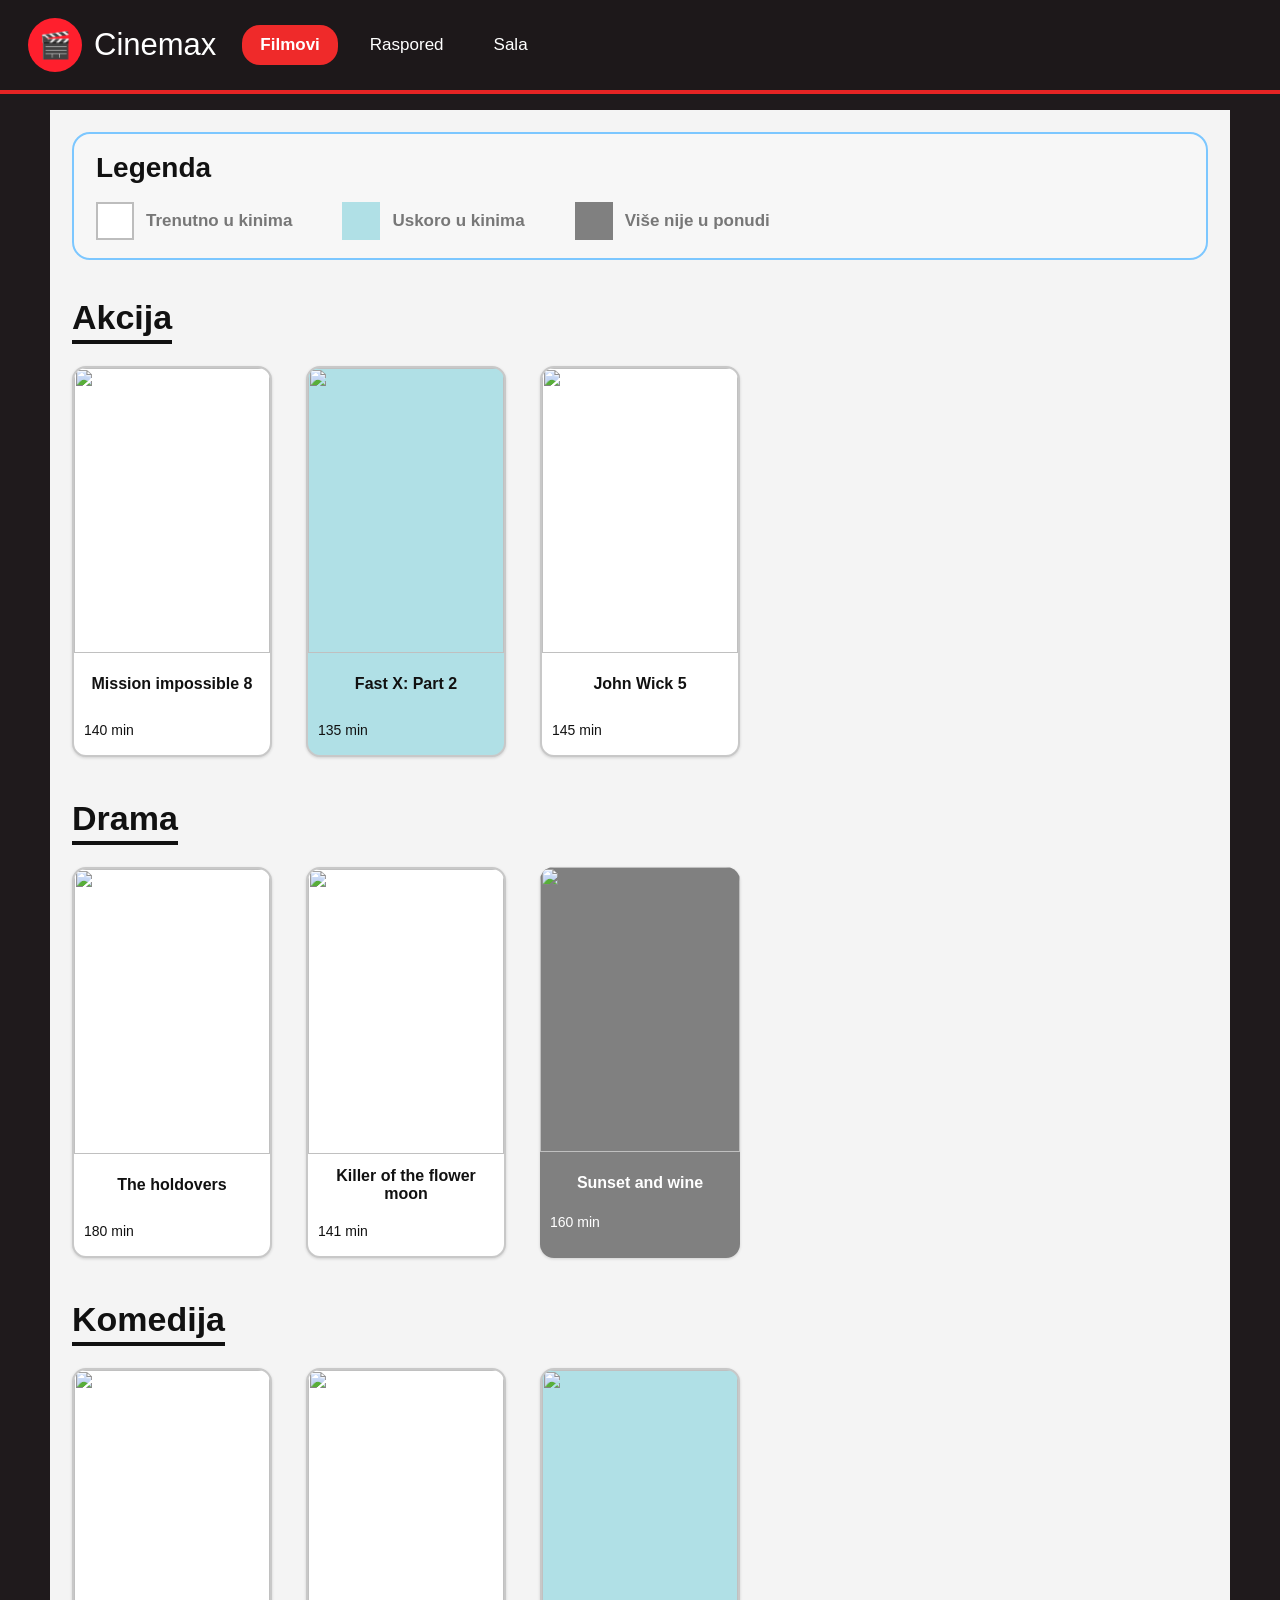
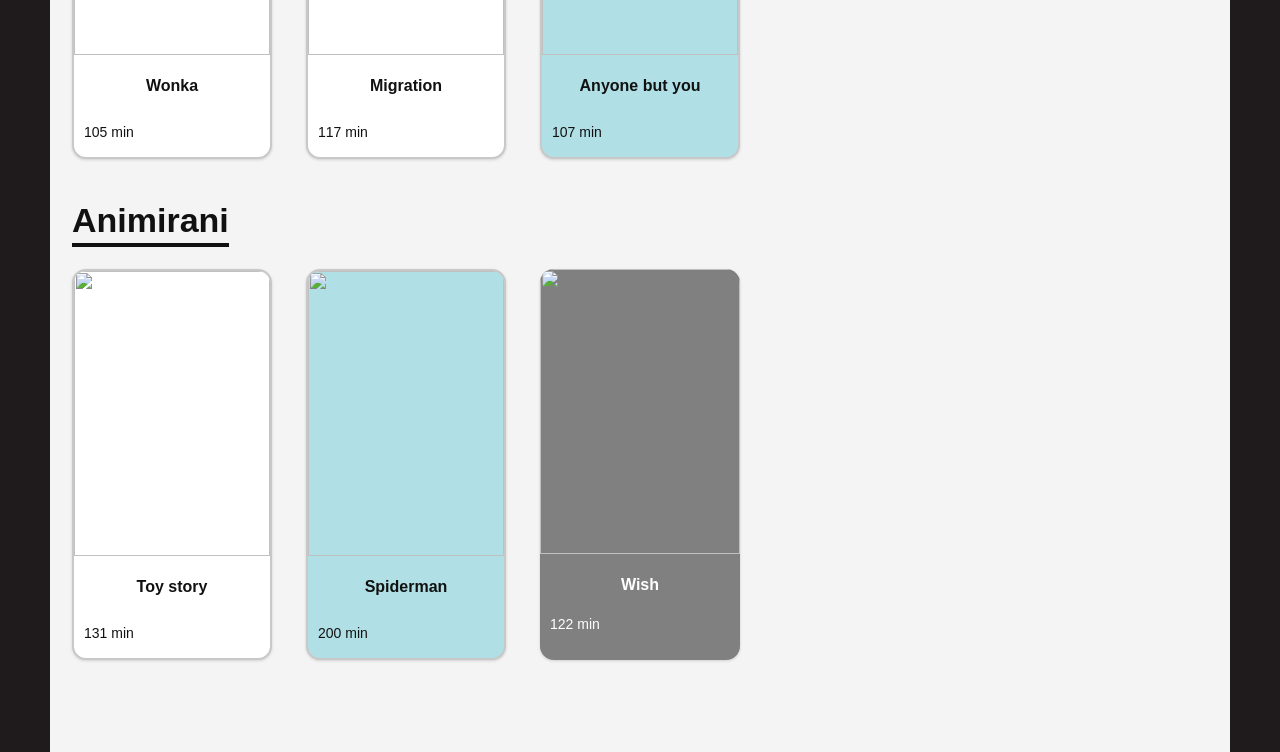
==== filmovi.html @ ddb719e6 "dodata filmovi stranica sa hover efektima i slikama" ====
<!DOCTYPE html>
<html lang="bs">
<head>
    <meta charset="UTF-8">
    <meta name="viewport" content="width=device-width, initial-scale=1.0">
    <title>Filmovi - Cinemax</title>
    <link rel="stylesheet" href="filmovi.css">
</head>
<body>

    <nav class="meni">
        <ul>
            <li class="brand">
                <div class="logo-krug">🎬</div>
                <span class="brand-naziv">Cinemax</span>
            </li>
            <li><a href="filmovi.html" class="aktivno">Filmovi</a></li>
            <li><a href="raspored.html">Raspored</a></li>
            <li><a href="sala.html">Sala</a></li>
        </ul>
    </nav>

    <main class="wrapper">

        <!-- LEGENDA -->
        <div class="legenda">
            <h2>Legenda</h2>
            <div class="legenda-stavke">
                <div class="legenda-item">
                    <span class="kvadrat bijeli"></span>
                    <span>Trenutno u kinima</span>
                </div>
                <div class="legenda-item">
                    <span class="kvadrat plavi"></span>
                    <span>Uskoro u kinima</span>
                </div>
                <div class="legenda-item">
                    <span class="kvadrat sivi"></span>
                    <span>Više nije u ponudi</span>
                </div>
            </div>
        </div>

        <!-- AKCIJA -->
        <section id="akcija">
            <h2>Akcija</h2>
            <div class="film-grid">

                <div class="film-kartica trenutno">
                    <img src="https://images.unsplash.com/photo-1718237056316-0412a663d21a?crop=entropy&cs=tinysrgb&fit=max&fm=jpg&q=80&w=400">
                    <div class="film-info">
                        <div class="film-naziv">Mission impossible 8</div>
                        <div class="film-dno">
                            <span class="trajanje">140 min</span>
                            <button class="dugme">Rezerviši</button>
                        </div>
                    </div>
                </div>

                <div class="film-kartica uskoro">
                    <img src="https://images.unsplash.com/photo-1676919391895-619bef477c34?crop=entropy&cs=tinysrgb&fit=max&fm=jpg&q=80&w=400">
                    <div class="film-info">
                        <div class="film-naziv">Fast X: Part 2</div>
                        <div class="film-dno">
                            <span class="trajanje">135 min</span>
                            <button class="dugme">Rezerviši</button>
                        </div>
                    </div>
                </div>

                <div class="film-kartica trenutno">
                    <img src="https://images.unsplash.com/photo-1671647694655-95abb95fe5fc?w=400">
                    <div class="film-info">
                        <div class="film-naziv">John Wick 5</div>
                        <div class="film-dno">
                            <span class="trajanje">145 min</span>
                            <button class="dugme">Rezerviši</button>
                        </div>
                    </div>
                </div>

            </div>
        </section>

        <!-- DRAMA -->
        <section id="drama">
            <h2>Drama</h2>
            <div class="film-grid">

                <div class="film-kartica trenutno">
                    <img src="https://images.unsplash.com/photo-1765510296004-614b6cc204da?crop=entropy&cs=tinysrgb&fit=max&fm=jpg&q=80&w=400">
                    <div class="film-info">
                        <div class="film-naziv">The holdovers</div>
                        <div class="film-dno">
                            <span class="trajanje">180 min</span>
                            <button class="dugme">Rezerviši</button>
                        </div>
                    </div>
                </div>

                <div class="film-kartica trenutno">
                    <img src="https://images.unsplash.com/photo-1770982726697-309881d78cc1?crop=entropy&cs=tinysrgb&fit=max&fm=jpg&q=80&w=400">
                    <div class="film-info">
                        <div class="film-naziv">Killer of the flower moon</div>
                        <div class="film-dno">
                            <span class="trajanje">141 min</span>
                            <button class="dugme">Rezerviši</button>
                        </div>
                    </div>
                </div>

                <div class="film-kartica nije">
                    <img src="https://images.unsplash.com/photo-1771255782749-4139b2ec6cfa?w=400">
                    <div class="film-info">
                        <div class="film-naziv">Sunset and wine</div>
                        <div class="film-dno">
                            <span class="trajanje">160 min</span>
                        </div>
                    </div>
                </div>

            </div>
        </section>

        <!-- KOMEDIJA -->
        <section id="komedija">
            <h2>Komedija</h2>
            <div class="film-grid">

                <div class="film-kartica trenutno">
                    <img src="https://images.unsplash.com/photo-1760907428462-7410092c1852?w=400">
                    <div class="film-info">
                        <div class="film-naziv">Wonka</div>
                        <div class="film-dno">
                            <span class="trajanje">105 min</span>
                            <button class="dugme">Rezerviši</button>
                        </div>
                    </div>
                </div>

                <div class="film-kartica trenutno">
                    <img src="https://images.unsplash.com/photo-1593427934550-4742b652ac84?w=400">
                    <div class="film-info">
                        <div class="film-naziv">Migration</div>
                        <div class="film-dno">
                            <span class="trajanje">117 min</span>
                            <button class="dugme">Rezerviši</button>
                        </div>
                    </div>
                </div>

                <div class="film-kartica uskoro">
                    <img src="https://images.unsplash.com/photo-1690050527414-19742b8adc84?crop=entropy&cs=tinysrgb&fit=max&fm=jpg&q=80&w=400">
                    <div class="film-info">
                        <div class="film-naziv">Anyone but you</div>
                        <div class="film-dno">
                            <span class="trajanje">107 min</span>
                            <button class="dugme">Rezerviši</button>
                        </div>
                    </div>
                </div>

            </div>
        </section>

        <!-- ANIMIRANI -->
        <section id="animirani">
            <h2>Animirani</h2>
            <div class="film-grid">

                <div class="film-kartica trenutno">
                    <img src="https://encrypted-tbn0.gstatic.com/images?q=tbn:ANd9GcQPpWEXLJnvmDlay4znbkQlM1YVsTOJJ77jvw&s">
                    <div class="film-info">
                        <div class="film-naziv">Toy story</div>
                        <div class="film-dno">
                            <span class="trajanje">131 min</span>
                            <button class="dugme">Rezerviši</button>
                        </div>
                    </div>
                </div>

                <div class="film-kartica uskoro">
                    <img src="https://i.pinimg.com/1200x/5f/d9/dc/5fd9dcbe8008428f85eb2cf42a5b91be.jpg">
                    <div class="film-info">
                        <div class="film-naziv">Spiderman</div>
                        <div class="film-dno">
                            <span class="trajanje">200 min</span>
                            <button class="dugme">Rezerviši</button>
                        </div>
                    </div>
                </div>

                <div class="film-kartica nije">
                    <img src="https://images.unsplash.com/photo-1765904999396-907f53d80084?crop=entropy&cs=tinysrgb&fit=max&fm=jpg&q=80&w=400">
                    <div class="film-info">
                        <div class="film-naziv">Wish</div>
                        <div class="film-dno">
                            <span class="trajanje">122 min</span>
                        </div>
                    </div>
                </div>

            </div>
        </section>

    </main>

</body>
</html>
---- filmovi.css ----
* {
    box-sizing: border-box;
    margin: 0;
    padding: 0;
}

body {
    font-family: Arial, sans-serif;
    background-color: #1f1a1c;
    min-width: 300px;
    color: #111;
}

/* MENI */
.meni {
    position: fixed;
    top: 0;
    left: 0;
    width: 100%;
    background-color: #1d181a;
    border-bottom: 4px solid #e52424;
    z-index: 1000;
}

.meni ul {
    list-style: none;
    display: flex;
    align-items: center;
    gap: 14px;
    padding: 18px 28px;
    flex-wrap: nowrap;
}

.meni li {
    display: flex;
    align-items: center;
}

.brand {
    display: flex;
    align-items: center;
    gap: 12px;
    margin-right: 12px;
}

.logo-krug {
    width: 54px;
    height: 54px;
    border-radius: 50%;
    background-color: #ff1f2d;
    color: white;
    display: flex;
    align-items: center;
    justify-content: center;
    font-size: 26px;
    font-weight: bold;
}

.brand-naziv {
    color: #ffffff;
    font-size: 31px;
    font-weight: 500;
}

.meni a {
    text-decoration: none;
    color: #ffffff;
    font-size: 17px;
    padding: 10px 18px;
    border-radius: 18px;
    display: inline-block;
}

.meni a.aktivno {
    background-color: #ef2a2a;
    font-weight: bold;
}

/* SADRŽAJ */
.wrapper {
    max-width: 1180px;
    margin: 0 auto;
    margin-top: 110px;
    background-color: #f4f4f4;
    padding: 22px 22px 50px 22px;
    min-height: 100vh;
}

/* LEGENDA */
.legenda {
    border: 2px solid #7cc7ff;
    border-radius: 18px;
    padding: 18px 22px;
    margin-bottom: 38px;
    background-color: #f7f7f7;
}

.legenda h2 {
    font-size: 28px;
    margin-bottom: 18px;
}

.legenda-stavke {
    display: flex;
    gap: 50px;
    flex-wrap: wrap;
    align-items: center;
}

.legenda-item {
    display: flex;
    align-items: center;
    gap: 12px;
    font-size: 17px;
    color: #777;
    font-weight: 600;
}

.kvadrat {
    width: 38px;
    height: 38px;
    border: 2px solid #bdbdbd;
}

.bijeli {
    background-color: white;
}

.plavi {
    background-color: powderblue;
    border: none;
}

.sivi {
    background-color: gray;
    border: none;
}

/* SEKCIJE */
section {
    margin-bottom: 42px;
}

section h2 {
    font-size: 34px;
    margin-bottom: 22px;
    display: inline-block;
    border-bottom: 4px solid #111;
    padding-bottom: 3px;
}

.film-grid {
    display: grid;
    gap: 10px;
    justify-content: space-between;
}

/* 1080px -> 5 elemenata */
@media (min-width: 1080px) {
    .film-grid {
        grid-template-columns: repeat(5, 200px);
    }
}

/* 800px -> 3 elementa */
@media (min-width: 800px) and (max-width: 1079px) {
    .film-grid {
        grid-template-columns: repeat(3, 200px);
        justify-content: space-around;
    }
}

/* srednje */
@media (min-width: 620px) and (max-width: 799px) {
    .film-grid {
        grid-template-columns: repeat(2, 200px);
        justify-content: space-around;
    }
}

/* male širine -> jedan ispod drugog */
@media (max-width: 619px) {
    .film-grid {
        grid-template-columns: 200px;
        justify-content: center;
    }

    .meni {
        position: static;
    }

    .meni ul {
        flex-direction: column;
        align-items: flex-start;
    }

    .wrapper {
        margin-top: 20px;
    }
}

.film-kartica {
    width: 200px;
    border-radius: 14px;
    overflow: hidden;
    border: 2px solid #c8c8c8;
    box-shadow: 0 1px 3px rgba(0, 0, 0, 0.15);
    display: flex;
    flex-direction: column;
}

.film-kartica.trenutno {
    background-color: white;
}

.film-kartica.uskoro {
    background-color: powderblue;
}

.film-kartica.nije {
    background-color: gray;
    color: white;
    border: none;
}

.film-kartica img {
    width: 100%;
    height: 285px;
    object-fit: cover;
    display: block;
}

.film-info {
    padding: 12px 10px 10px 10px;
}

.film-naziv {
    text-align: center;
    font-size: 16px;
    font-weight: 600;
    margin-bottom: 12px;
    min-height: 38px;
    display: flex;
    align-items: center;
    justify-content: center;
}

.film-dno {
    display: flex;
    align-items: center;
    justify-content: space-between;
    gap: 8px;
}

.trajanje {
    font-size: 14px;
    color: inherit;
}

.dugme {
    background-color: #ef2a2a;
    color: white;
    border: none;
    border-radius: 16px;
    padding: 8px 14px;
    font-size: 12px;
    font-weight: bold;
    cursor: pointer;
}

.film-kartica.nije .dugme {
    display: none;
}
.film-kartica {
    position: relative;
    overflow: hidden;
    transition: transform 0.3s ease;
}

.film-kartica img {
    transition: transform 0.4s ease, filter 0.4s ease;
}

/* hover efekat */
.film-kartica:hover img {
    transform: scale(1.1);
    filter: brightness(0.7);
}

/* kartica se malo podigne */
.film-kartica:hover {
    transform: translateY(-5px);
}

/* dugme efekat */
.dugme {
    opacity: 0;
    transition: opacity 0.3s ease;
}

.film-kartica:hover .dugme {
    opacity: 1;
}
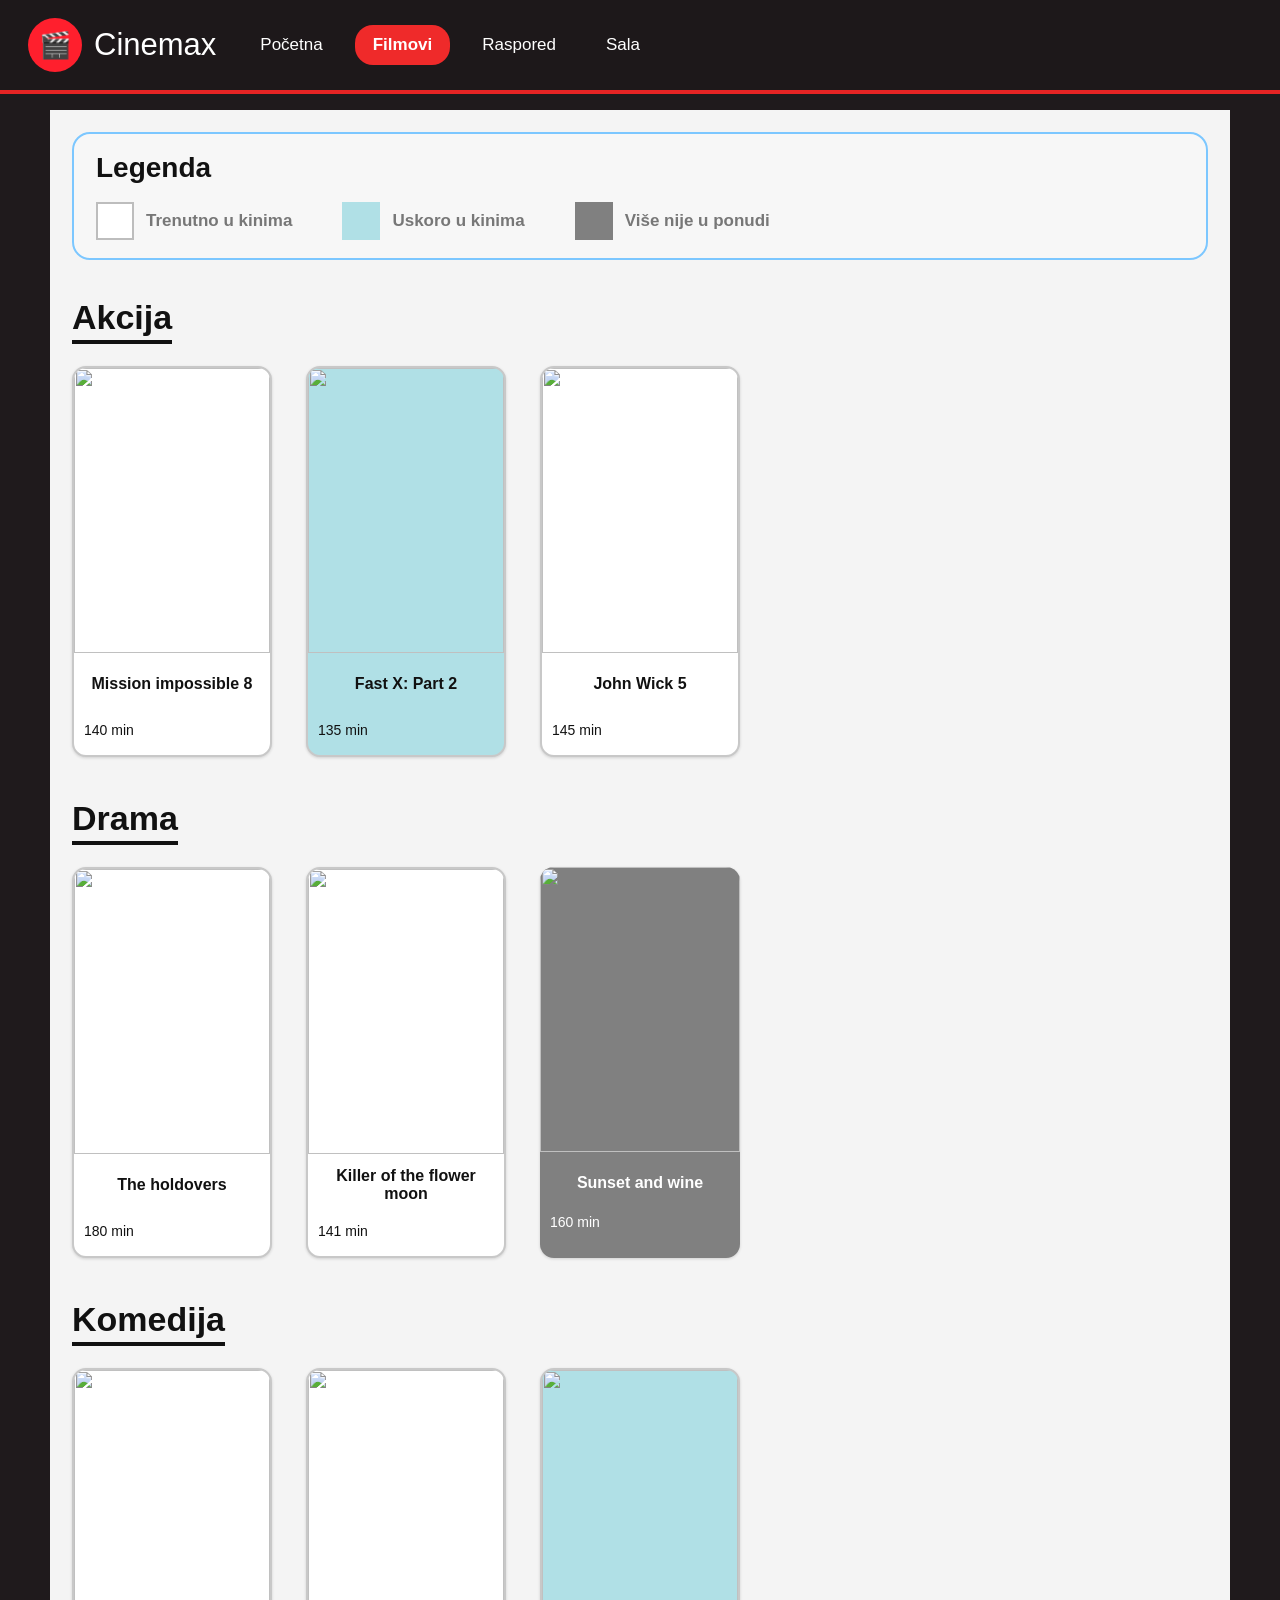
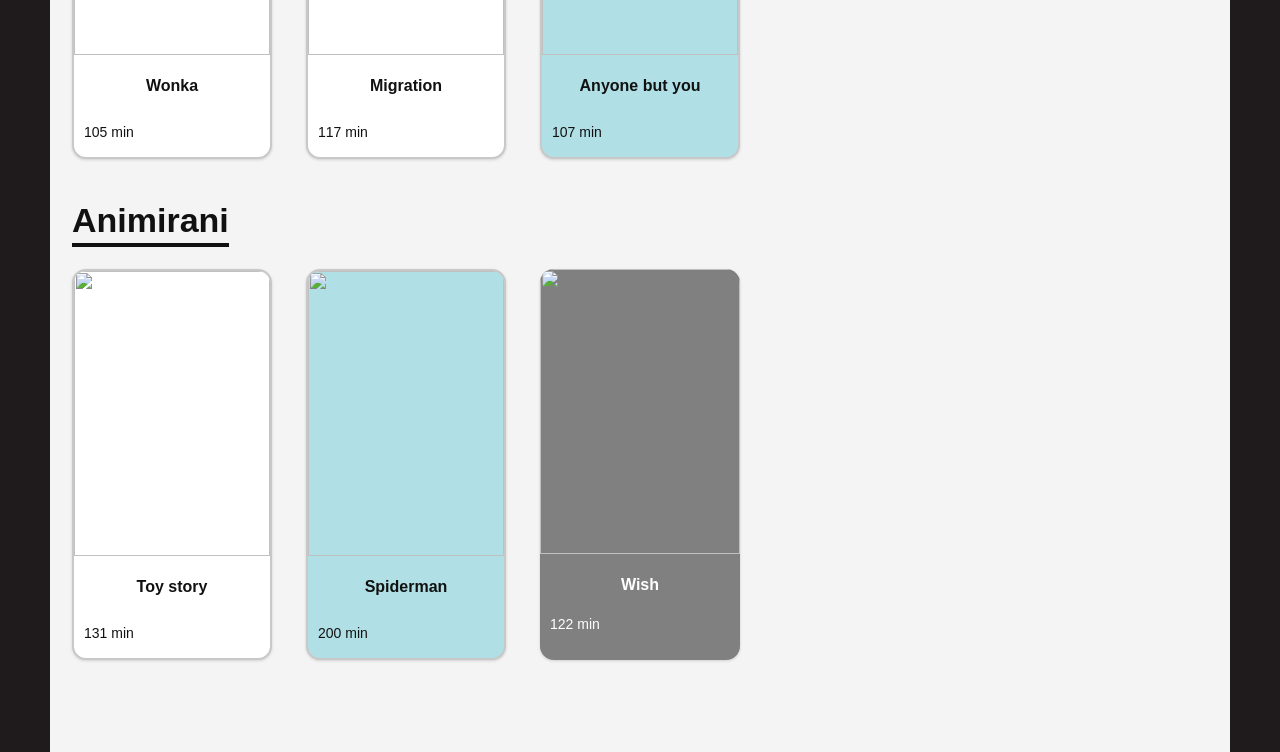
==== commit cf3c41c6: "dodana struktura html/css i sve stranice (filmovi, sala, raspored, pocetna)" ====
--- a/filmovi.html
+++ b/filmovi.html
@@ -14,6 +14,7 @@
                 <div class="logo-krug">🎬</div>
                 <span class="brand-naziv">Cinemax</span>
             </li>
+              <li><a href="index.html">Početna</a></li>
             <li><a href="filmovi.html" class="aktivno">Filmovi</a></li>
             <li><a href="raspored.html">Raspored</a></li>
             <li><a href="sala.html">Sala</a></li>
